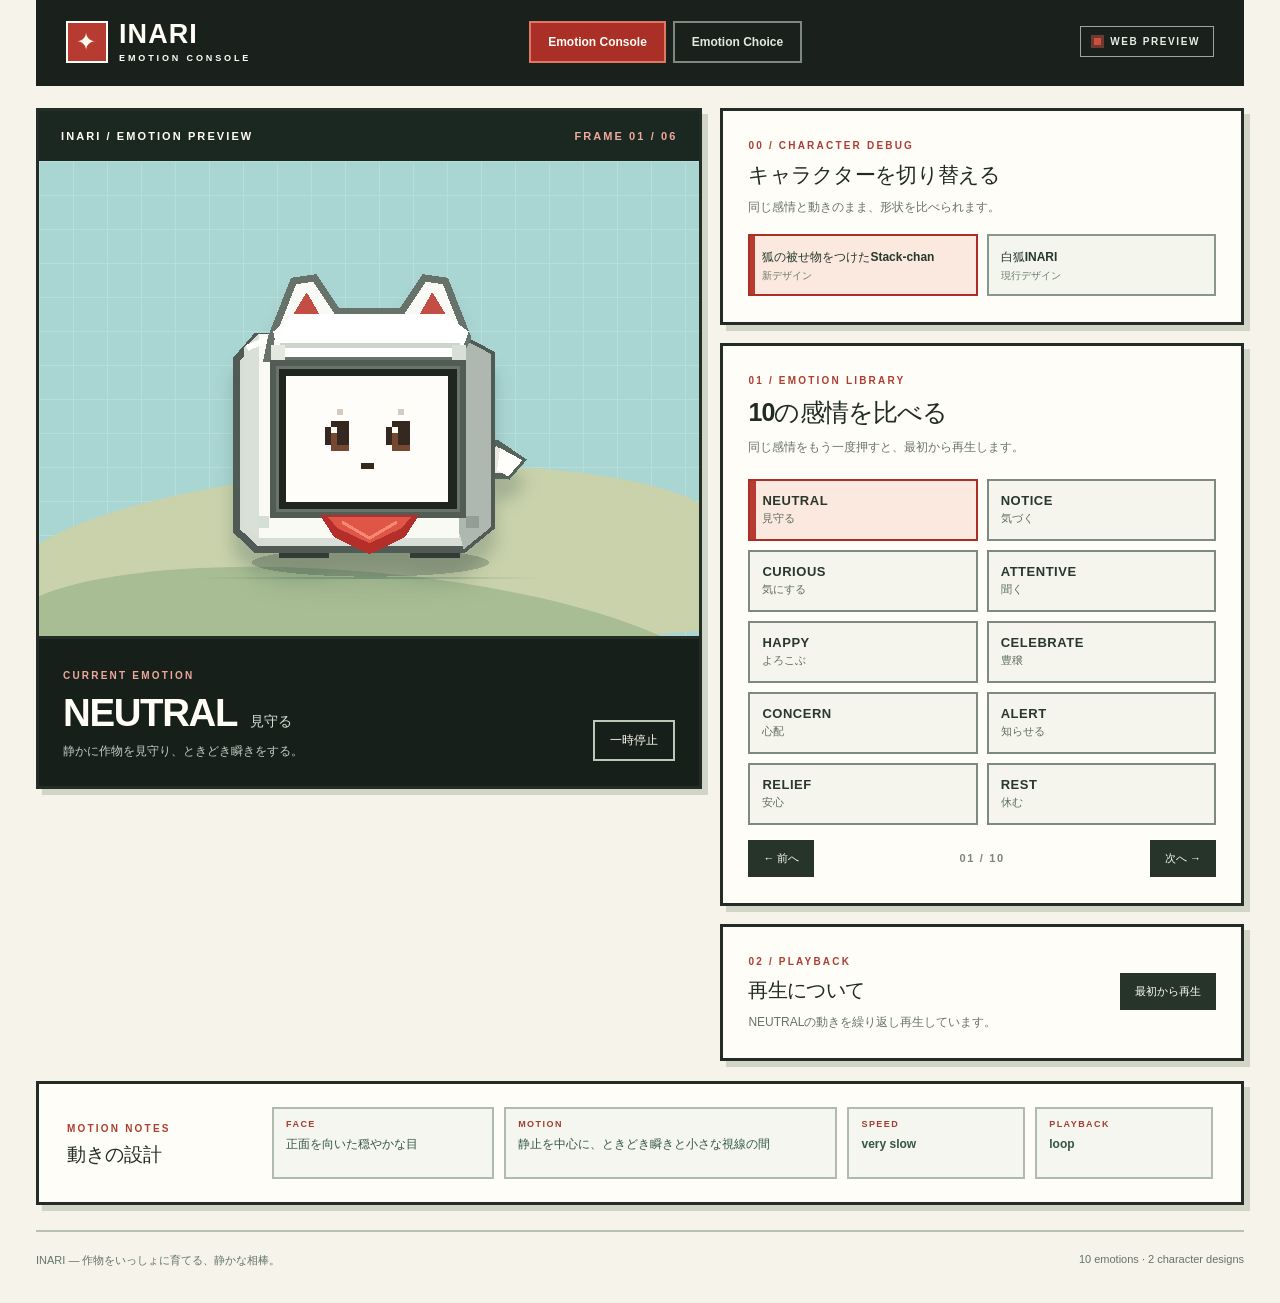
==== emotion-console/index.html @ 9ecdd57f "Update preview from 60a2938b7bea" ====
<!doctype html>
<html lang="ja">
  <head>
    <meta charset="UTF-8" />
    <meta name="viewport" content="width=device-width, initial-scale=1" />
    <meta name="theme-color" content="#153c32" />
    <meta name="description" content="INARIの感情と動きを、Stack-chan版と現行の白狐版で比較するデモ。" />
    <title>INARI Emotion Console</title>
    <link rel="stylesheet" href="../styles.css?v=11" />
    <script type="module" src="../src/app.js?v=12"></script>
  </head>
  <body>
    <div class="page-shell">
      <header class="site-header">
        <div class="brand-lockup" aria-label="INARI Emotion Console">
          <span class="brand-mark" aria-hidden="true">✦</span>
          <span>INARI <small>EMOTION CONSOLE</small></span>
        </div>
        <nav class="mode-nav" aria-label="表示モード">
          <a href="../emotion-console/" aria-current="page">Emotion Console</a>
          <a href="../emotion-choice/">Emotion Choice</a>
        </nav>
        <span class="local-badge"><span class="live-dot" aria-hidden="true"></span> WEB PREVIEW</span>
      </header>

      <main>
        <h1 class="sr-only">INARI Emotion Console</h1>

        <div class="demo-grid">
          <section class="stage-card" aria-labelledby="stage-title">
            <div class="stage-topline">
              <span id="stage-title">INARI / EMOTION PREVIEW</span>
              <span class="stage-count" id="frameCount">FRAME 01 / 06</span>
            </div>
            <div class="stage-scene">
              <div class="horizon horizon-back" aria-hidden="true"></div>
              <div class="horizon horizon-front" aria-hidden="true"></div>
              <div class="sprite-anchor">
                <div id="sprite" class="sprite" role="img" aria-label="INARIが見守っています">
                  <div class="sprite-body" aria-hidden="true"></div>

                </div>
              </div>
              <span class="ground-line" aria-hidden="true"></span>
            </div>
            <div class="stage-info">
              <div>
                <p class="stage-label">CURRENT EMOTION</p>
                <h2><span id="emotionName">NEUTRAL</span><span id="emotionNameJa" class="emotion-ja">見守る</span></h2>
                <p id="emotionDescription" class="emotion-description">少し遠くを見つめ、ときどき瞬きをする。</p>
              </div>
              <button id="motionToggle" class="motion-toggle" type="button" aria-pressed="false">一時停止</button>
            </div>
          </section>

          <div class="control-column">
            <section class="control-card character-card" aria-labelledby="character-title">
              <div class="section-heading">
                <span class="section-index">00 / CHARACTER DEBUG</span>
                <h2 id="character-title">キャラクターを切り替える</h2>
                <p>同じ感情と動きのまま、形状を比べられます。</p>
              </div>
              <fieldset class="character-switch" aria-label="INARIのデザインを選択">
                <legend class="sr-only">INARIのデザイン</legend>
                <label><input type="radio" name="characterStyle" value="stackchan" checked /><span>狐の被せ物をつけたStack-chan <small>新デザイン</small></span></label>
                <label><input type="radio" name="characterStyle" value="original" /><span>白狐INARI <small>現行デザイン</small></span></label>
              </fieldset>
            </section>

            <section class="control-card emotion-controls" aria-labelledby="direct-title">
              <div class="section-heading">
                <span class="section-index">01 / EMOTION LIBRARY</span>
                <h2 id="direct-title">10の感情を比べる</h2>
                <p>同じ感情をもう一度押すと、最初から再生します。</p>
              </div>
              <div id="directButtons" class="direct-buttons" role="group" aria-label="10種類の感情を選択"></div>
              <div class="sequence-controls">
                <button id="previousEmotion" type="button" class="sequence-button">← 前へ</button>
                <span id="sequencePosition" aria-live="polite">01 / 10</span>
                <button id="nextEmotion" type="button" class="sequence-button">次へ →</button>
              </div>
            </section>

            <section class="control-card playback-card" aria-labelledby="playback-title">
              <div class="section-heading">
                <span class="section-index">02 / PLAYBACK</span>
                <h2 id="playback-title">再生について</h2>
                <p id="playbackGuide">NEUTRALは、静かな動きを繰り返します。</p>
              </div>
              <button id="replayEmotion" type="button" class="replay-button">最初から再生</button>
            </section>
          </div>
        </div>

        <section class="decision-strip" aria-labelledby="decision-title">
          <div>
            <span class="section-index">MOTION NOTES</span>
            <h2 id="decision-title">動きの設計</h2>
          </div>
          <dl class="motion-specs" aria-live="polite">
            <div><dt>FACE</dt><dd id="specFace">穏やかな通常の目</dd></div>
            <div><dt>MOTION</dt><dd id="specMotion">静止を中心に、瞬きと遠くを見る小さな仕草</dd></div>
            <div><dt>SPEED</dt><dd id="specSpeed">very slow</dd></div>
            <div><dt>PLAYBACK</dt><dd id="specPlayback">loop</dd></div>
          </dl>
        </section>
      </main>

      <footer class="site-footer">
        <span>INARI — 作物をいっしょに育てる、静かな相棒。</span>
        <span>10 emotions · 2 character designs</span>
      </footer>
    </div>
  </body>
</html>
---- styles.css ----
:root {
  color-scheme: light;
  font-family: -apple-system, BlinkMacSystemFont, "Hiragino Kaku Gothic ProN", "Yu Gothic", "Noto Sans JP", sans-serif;
  color: #173b32;
  background: #f4f1e9;
  font-synthesis: none;
}
* { box-sizing: border-box; }
html { scroll-behavior: smooth; }
body { margin: 0; min-width: 320px; }
button { font: inherit; }
button:focus-visible { outline: 3px solid #d35a45; outline-offset: 3px; }
.page-shell { max-width: 1480px; padding: 0 48px; margin: 0 auto; }
.site-header { min-height: 88px; display: flex; align-items: center; justify-content: space-between; border-bottom: 1px solid #dcd8cb; gap: 16px; }
.mode-nav { display: flex; align-items: center; gap: 4px; padding: 4px; border: 1px solid #ded9cc; border-radius: 12px; background: #ebece3; }
.mode-nav a { padding: 9px 12px; border-radius: 9px; color: #607369; text-decoration: none; font-size: 11px; font-weight: 800; white-space: nowrap; }
.mode-nav a[aria-current="page"] { color: #fffdf5; background: #245542; }
.mode-nav a:focus-visible { outline: 3px solid #d35a45; outline-offset: 2px; }
.brand-lockup { display: flex; align-items: center; gap: 11px; font-size: 24px; font-weight: 800; letter-spacing: .04em; line-height: 1; white-space: nowrap; }
.brand-lockup small { display: block; font-size: 9px; font-weight: 800; letter-spacing: .32em; margin-top: 6px; }
.brand-mark { width: 38px; height: 38px; border-radius: 12px; background: #b83e35; color: #fff9ec; display: grid; place-items: center; font-size: 24px; }
.local-badge { display: flex; align-items: center; gap: 9px; border: 1px solid #d7d1c2; padding: 9px 13px; border-radius: 100px; font-size: 10px; font-weight: 800; letter-spacing: .16em; color: #5c6a57; white-space: nowrap; }
.live-dot { display: inline-block; width: 7px; height: 7px; background: #89a96a; border-radius: 50%; box-shadow: 0 0 0 3px #e5ebdc; }
.intro { padding: 42px 0 34px; }
.eyebrow, .section-index, .stage-label { margin: 0; font-size: 10px; line-height: 1.5; font-weight: 800; letter-spacing: .22em; color: #a34739; }
.intro h1 { margin: 15px 0 16px; max-width: 900px; font-size: clamp(37px, 5vw, 66px); line-height: 1.19; letter-spacing: -.055em; font-weight: 750; }
.intro h1 em { color: #8a9c67; font-style: normal; }
.intro-copy { margin: 0; max-width: 650px; color: #62746b; line-height: 1.9; font-size: 14px; }
.demo-grid { display: grid; grid-template-columns: minmax(440px, 1.14fr) minmax(370px, .86fr); gap: 20px; align-items: stretch; }
.stage-card { background: #143b31; color: #fffdf5; border-radius: 22px; overflow: hidden; min-height: 660px; display: flex; flex-direction: column; box-shadow: 0 18px 40px #18372a18; }
.stage-topline { z-index: 2; display: flex; justify-content: space-between; align-items: center; gap: 10px; padding: 25px 30px 0; font-size: 10px; letter-spacing: .19em; font-weight: 800; color: #b5c7ae; }
.stage-count { color: #93aa9b; white-space: nowrap; }
.stage-scene { position: relative; min-height: 430px; flex: 1; display: grid; place-items: center; overflow: hidden; background: radial-gradient(circle at 50% 38%, #39644b 0, #214b3a 38%, #143b31 78%); }
.stage-scene::before { content: ""; position: absolute; inset: 0; opacity: .45; background-image: radial-gradient(#c2d1ac 1px, transparent 1px); background-size: 30px 30px; mask-image: linear-gradient(to bottom, transparent 5%, black 42%, transparent 85%); }
.horizon { position: absolute; left: -5%; width: 110%; height: 145px; bottom: 8%; border-radius: 50% 50% 0 0; opacity: .48; }
.horizon-back { background: #4f7756; transform: rotate(-6deg) translateY(35px); }
.horizon-front { background: #244d38; transform: rotate(6deg) translateY(88px); }
.ground-line { position: absolute; bottom: 13%; left: 24%; right: 24%; height: 1px; background: linear-gradient(90deg, transparent, #9fc39665, transparent); }
.sprite-anchor { position: relative; z-index: 1; width: min(63vw, 360px); aspect-ratio: 1; margin-top: 20px; filter: drop-shadow(0 24px 18px #061b1740); }
.sprite { position: relative; width: 100%; height: 100%; image-rendering: pixelated; transform-origin: 50% 88%; transition: transform 260ms ease; }
.sprite-body { position: absolute; inset: 0; background-repeat: no-repeat; background-position: center; image-rendering: pixelated; }
.stage-info { position: relative; z-index: 2; min-height: 155px; padding: 22px 30px 29px; display: flex; justify-content: space-between; align-items: end; gap: 20px; background: #10382f; border-top: 1px solid #ffffff12; }
.stage-label { color: #9ebdab; }
.stage-info h2 { margin: 7px 0 5px; font-size: clamp(27px, 3vw, 37px); line-height: 1.2; letter-spacing: -.035em; }
.emotion-ja { color: #b8c9a5; font-size: 14px; font-weight: 500; margin-left: 13px; letter-spacing: 0; }
.emotion-description { margin: 0; color: #acc2b5; font-size: 12px; line-height: 1.7; }
.motion-toggle { flex: 0 0 auto; background: #ffffff14; border: 1px solid #ffffff30; color: #e8f0e6; border-radius: 10px; padding: 10px 15px; cursor: pointer; font-size: 12px; }
.motion-toggle:hover { background: #ffffff24; }
.control-column { display: flex; flex-direction: column; gap: 20px; }
.control-card { border: 1px solid #ded9cc; border-radius: 20px; background: #fffdf8; padding: 28px 29px 30px; }
.choice-form { display: grid; gap: 10px; margin-top: 25px; }
.choice-form label { font-size: 11px; font-weight: 800; letter-spacing: .07em; }
.choice-form textarea { resize: vertical; min-height: 132px; padding: 14px 15px; border: 1px solid #cbd5c7; border-radius: 12px; background: #f8faf5; color: #173b32; font: inherit; font-size: 14px; line-height: 1.7; }
.choice-form textarea:focus-visible { outline: 3px solid #d35a45; outline-offset: 2px; }
.choice-form button { margin-top: 6px; border: 0; border-radius: 11px; padding: 15px 18px; background: #286849; color: #fffdf5; cursor: pointer; font-size: 13px; font-weight: 800; }
.choice-form button:hover { background: #1d543a; }
.choice-form button:disabled { opacity: .6; cursor: wait; }
.choice-status { min-height: 25px; margin: 14px 0 0; color: #64776b; font-size: 12px; line-height: 1.6; }
.choice-status[data-state="error"] { color: #ab453b; }
.choice-status[data-state="success"] { color: #286849; }
.choice-result { display: flex; align-items: baseline; justify-content: space-between; gap: 12px; margin-top: 13px; padding: 18px 0 0; border-top: 1px solid #e4e5d9; }
.choice-result span { color: #8b9a8b; font-size: 10px; font-weight: 800; letter-spacing: .12em; }
.choice-result strong { color: #245542; font-size: 22px; letter-spacing: -.02em; }
.debug-panel { flex: 1; padding-top: 22px; }
.debug-panel summary { display: flex; align-items: center; justify-content: space-between; gap: 10px; cursor: pointer; color: #2b5141; font-size: 15px; font-weight: 800; }
.debug-panel summary span { color: #849386; font-size: 11px; font-weight: 500; }
.debug-panel[open] summary { margin-bottom: 19px; }
.debug-metrics { display: grid; grid-template-columns: 1fr 1fr; gap: 10px; margin: 0 0 18px; }
.debug-metrics div { padding: 12px; border-radius: 10px; background: #f1f5ed; }
.debug-metrics dt { color: #819486; font-size: 10px; }
.debug-metrics dd { margin: 5px 0 0; color: #254b3a; font-size: 15px; font-weight: 800; }
.probability-table { width: 100%; border-collapse: collapse; text-align: left; font-size: 11px; }
.probability-table caption { margin-bottom: 8px; text-align: left; color: #6c7d70; font-size: 11px; }
.probability-table th, .probability-table td { padding: 6px 5px; border-bottom: 1px solid #e8ebe1; }
.probability-table thead th { color: #849386; font-size: 9px; letter-spacing: .1em; }
.probability-table tbody th { color: #385e4b; }
.probability-table td { color: #3c5649; font-variant-numeric: tabular-nums; }
.emotion-controls { flex: 1; }
.section-heading h2 { margin: 8px 0 8px; font-size: 25px; letter-spacing: -.035em; }
.section-heading p { margin: 0; color: #7b877c; font-size: 12px; line-height: 1.7; }
.direct-buttons { display: grid; grid-template-columns: repeat(2, minmax(0, 1fr)); gap: 8px; margin-top: 19px; }
.direct-button { min-width: 0; min-height: 58px; text-align: left; border: 1px solid #ded9cb; background: #f6f3eb; border-radius: 12px; padding: 10px 12px; cursor: pointer; color: #29493f; transition: background .18s, border .18s, transform .18s; }
.direct-button:hover, .sequence-button:hover, .replay-button:hover { transform: translateY(-2px); border-color: #b8c7aa; background: #edf2e9; }
.direct-button[aria-pressed="true"] { border-color: #2f6b50; background: #e4efe4; box-shadow: inset 0 0 0 1px #2f6b50; }
.direct-button strong { display: block; font-size: 12px; letter-spacing: .04em; }
.direct-button span { display: block; margin-top: 3px; color: #79877b; font-size: 11px; }
.sequence-controls { display: flex; align-items: center; justify-content: space-between; gap: 10px; margin-top: 15px; }
.sequence-controls span { color: #7b877c; font-size: 11px; font-weight: 800; letter-spacing: .15em; white-space: nowrap; }
.sequence-button, .replay-button { border: 1px solid #d7dece; border-radius: 10px; background: #f3f7ed; color: #345645; padding: 9px 13px; cursor: pointer; font-size: 11px; font-weight: 700; transition: background .18s, border .18s, transform .18s; }
.playback-card { display: flex; justify-content: space-between; align-items: center; gap: 18px; }
.playback-card .section-heading h2 { font-size: 20px; }
.replay-button { flex: 0 0 auto; }
.decision-strip { display: grid; grid-template-columns: 165px 1fr; gap: 4px 30px; border: 1px solid #dcd8cb; border-radius: 18px; padding: 23px 28px; background: #eaece3; margin: 20px 0 25px; align-items: center; }
.decision-strip h2 { font-size: 19px; margin: 6px 0 0; }
.motion-specs { display: grid; grid-template-columns: 1fr 1.5fr .8fr .8fr; gap: 10px; margin: 0; }
.motion-specs div { min-height: 72px; border: 1px solid #ced7c9; border-radius: 10px; padding: 10px 12px; background: #f7f9f2; }
.motion-specs dt { color: #829b82; font-size: 9px; font-weight: 800; letter-spacing: .16em; }
.motion-specs dd { margin: 7px 0 0; color: #345645; font-size: 12px; font-weight: 700; line-height: 1.45; }
.prototype-note { grid-column: 2; margin: 3px 0 0; color: #748278; font-size: 11px; line-height: 1.6; }
.site-footer { display: flex; justify-content: space-between; gap: 20px; border-top: 1px solid #dcd8cb; padding: 21px 0 35px; font-size: 11px; color: #89948a; }
@media (max-width: 950px) {
  .page-shell { padding: 0 24px; }
  .demo-grid { grid-template-columns: 1fr; }
  .stage-card { min-height: 590px; }
  .stage-scene { min-height: 390px; }
  .sprite-anchor { width: min(58vw, 340px); }
  .control-column { display: grid; grid-template-columns: minmax(0, 1.3fr) minmax(260px, .7fr); }
  .control-card { padding: 24px; }
  .playback-card { display: block; }
  .replay-button { margin-top: 19px; }
  .motion-specs { grid-template-columns: repeat(2, minmax(0, 1fr)); }
}
@media (max-width: 640px) {
  .page-shell { padding: 0 16px; }
  .site-header { min-height: 74px; flex-wrap: wrap; padding: 13px 0; }
  .mode-nav { order: 3; width: 100%; }
  .mode-nav a { flex: 1; text-align: center; }
  .brand-lockup { font-size: 20px; }
  .brand-mark { width: 34px; height: 34px; }
  .local-badge { font-size: 8px; letter-spacing: .07em; padding: 7px 9px; }
  .intro { padding: 32px 0 25px; }
  .intro h1 { font-size: clamp(34px, 9vw, 48px); }
  .intro-copy { font-size: 13px; }
  .stage-card { min-height: 540px; }
  .stage-topline { padding: 20px 19px 0; font-size: 8px; }
  .stage-scene { min-height: 340px; }
  .sprite-anchor { width: min(70vw, 290px); }
  .stage-info { padding: 18px 20px 22px; min-height: 145px; }
  .stage-info h2 { font-size: 29px; }
  .emotion-ja { display: block; margin: 1px 0 0; }
  .control-column { display: flex; }
  .control-card { padding: 22px 20px; }
  .direct-buttons { grid-template-columns: repeat(2, minmax(0, 1fr)); }
  .decision-strip { display: block; padding: 22px 18px; }
  .motion-specs { margin-top: 18px; grid-template-columns: repeat(2, minmax(0, 1fr)); }
  .motion-specs div { min-height: 84px; }
  .prototype-note { margin-top: 12px; }
  .site-footer { display: block; line-height: 1.7; }
  .site-footer span { display: block; }
}
@media (prefers-reduced-motion: reduce) {
  html { scroll-behavior: auto; }
  *, *::before, *::after { transition-duration: 0.01ms !important; animation-duration: 0.01ms !important; }
}

/* Bright, framed layout inspired by the field cards. Animation rules remain untouched. */
:root { color: #202b24; background: #f5f3ea; }
button:focus-visible, a:focus-visible, textarea:focus-visible, summary:focus-visible { outline: 3px solid #b73b30; outline-offset: 3px; }
.sr-only { position: absolute; width: 1px; height: 1px; padding: 0; margin: -1px; overflow: hidden; clip: rect(0, 0, 0, 0); white-space: nowrap; border: 0; }
.page-shell { max-width: 1600px; padding: 0 36px; }
.site-header { min-height: 86px; padding: 13px 27px; border: 3px solid #1a211d; border-top: 0; color: #fffdf5; background: #1a211d; }
.brand-lockup { font-size: 27px; font-weight: 900; }
.brand-mark { width: 42px; height: 42px; border: 2px solid #fffdf5; border-radius: 0; background: #b73b30; }
.mode-nav { gap: 7px; padding: 0; border: 0; border-radius: 0; background: transparent; }
.mode-nav a { padding: 12px 17px; border: 2px solid #7b897e; border-radius: 0; color: #e2e8df; font-size: 12px; }
.mode-nav a:hover { color: white; border-color: white; }
.mode-nav a[aria-current="page"] { border-color: #df7762; color: #fffdf5; background: #a92f27; }
.local-badge { border-color: #9ba79b; border-radius: 0; color: #e5ede4; }
.live-dot { border-radius: 0; background: #d64b3c; box-shadow: 0 0 0 3px #693b33; }
main { padding-top: 22px; }
.demo-grid { grid-template-columns: minmax(0, 1.12fr) minmax(360px, .88fr); gap: 18px; }
.stage-card, .control-card, .decision-strip { border: 3px solid #242c26; border-radius: 0; box-shadow: 6px 6px 0 #d1d5c8; }
.stage-card { min-height: 0; background: #1b2721; }
.stage-topline { min-height: 50px; padding: 12px 22px; background: #1b2721; color: #fffdf5; font-size: 11px; }
.stage-count { color: #eeaa9c; }
.stage-scene { min-height: 475px; background: #a9d5d3; }
.stage-scene::before { opacity: .19; background-image: linear-gradient(#fff 1px, transparent 1px), linear-gradient(90deg, #fff 1px, transparent 1px); background-size: 34px 34px; mask-image: none; }
.horizon { bottom: -45px; height: 185px; opacity: 1; }
.horizon-back { background: #c9d2ab; transform: rotate(-4deg) translateY(-27px); }
.horizon-front { background: #a8bd93; transform: rotate(5deg) translateY(76px); }
.ground-line { bottom: 12%; height: 2px; background: linear-gradient(90deg, transparent, #426b5766, transparent); }
.sprite-anchor { width: min(37vw, 405px); margin-top: 4px; filter: drop-shadow(0 21px 8px #35514d40); }
.stage-info { min-height: 150px; padding: 20px 24px 25px; border-top: 3px solid #242c26; background: #171f1b; }
.stage-label { color: #eda899; }
.stage-info h2 { font-size: clamp(30px, 3vw, 42px); }
.emotion-ja { color: #d4dfd2; font-weight: 600; }
.emotion-description { color: #c0ccc0; }
.motion-toggle { min-width: 82px; border: 2px solid #bac8b9; border-radius: 0; background: transparent; color: #fffdf5; font-weight: 800; }
.motion-toggle:hover { background: #344238; }
.control-column { gap: 18px; }
.control-card { padding: 24px 25px 26px; background: #fffdf7; }
.section-index { color: #ad3e32; }
.section-heading h2 { font-size: 25px; }
.section-heading p { color: #66746a; }
.direct-buttons { gap: 9px; margin-top: 21px; }
.direct-button { min-height: 62px; border: 2px solid #7d8a7d; border-radius: 0; background: #f5f5ed; color: #29372d; }
.direct-button:hover { border-color: #a92f27; background: #fff2eb; }
.direct-button[aria-pressed="true"] { border-color: #a92f27; background: #fbe8df; box-shadow: inset 6px 0 0 #b73b30; }
.direct-button strong { font-size: 13px; }
.direct-button span { color: #5f6d60; }
.sequence-button, .replay-button { border: 2px solid #26342a; border-radius: 0; background: #26342a; color: #fffdf5; font-weight: 800; }
.sequence-button:hover, .replay-button:hover { border-color: #a92f27; background: #a92f27; }
.choice-form textarea { border: 2px solid #7d8a7d; border-radius: 0; background: #f8faf5; }
.choice-form button { border: 2px solid #a92f27; border-radius: 0; background: #a92f27; }
.choice-form button:hover { background: #852820; }
.choice-form button:disabled { cursor: not-allowed; }
.choice-result { border-top: 2px solid #cbd4c8; }
.choice-result strong { color: #a92f27; }
.debug-metrics div { border: 2px solid #d2dccf; border-radius: 0; background: #f3f6ef; }
.decision-strip { grid-template-columns: 175px 1fr; margin-top: 20px; background: #fffdf7; }
.motion-specs div { border: 2px solid #afbbac; border-radius: 0; background: #f4f6ef; }
.motion-specs dt { color: #a43d32; }
.site-footer { border-top: 2px solid #b9c0b4; color: #64746a; }
@media (max-width: 1050px) {
  .page-shell { padding: 0 24px; }
  .demo-grid { grid-template-columns: 1fr; }
  .stage-scene { min-height: 430px; }
  .sprite-anchor { width: min(50vw, 380px); }
}
@media (max-width: 640px) {
  .page-shell { padding: 0 12px; }
  .site-header { gap: 12px; padding: 13px 15px; }
  .brand-lockup { font-size: 21px; }
  .brand-mark { width: 35px; height: 35px; }
  .local-badge { margin-left: auto; font-size: 8px; }
  .mode-nav { display: grid; grid-template-columns: 1fr 1fr; }
  .mode-nav a { padding: 10px 5px; text-align: center; font-size: 10px; }
  main { padding-top: 13px; }
  .demo-grid, .control-column { gap: 14px; }
  .stage-topline { min-height: 44px; padding: 10px 14px; font-size: 9px; }
  .stage-scene { min-height: 340px; }
  .sprite-anchor { width: min(78vw, 310px); }
  .stage-info { min-height: 135px; padding: 17px 16px 19px; }
  .stage-info h2 { font-size: 28px; }
  .motion-toggle { min-width: 67px; padding: 9px 7px; font-size: 10px; }
  .control-card { padding: 20px 17px; }
  .section-heading h2 { font-size: 22px; }
  .direct-buttons { gap: 7px; }
  .direct-button { min-height: 57px; padding: 8px 10px; }
  .decision-strip { padding: 19px 17px; }
}

/* Keep the preview stage compact when the control column grows taller. */
.demo-grid { align-items: start; }

/* Character comparison keeps the same motion player and stage dimensions. */
.character-card .section-heading h2 { font-size: 21px; }
.character-switch { display: grid; grid-template-columns: repeat(2, minmax(0, 1fr)); gap: 9px; margin: 17px 0 0; padding: 0; border: 0; }
.character-switch label { position: relative; display: block; min-width: 0; cursor: pointer; }
.character-switch input { position: absolute; width: 1px; height: 1px; opacity: 0; }
.character-switch span { display: flex; flex-direction: column; justify-content: center; min-height: 62px; padding: 10px 12px; border: 2px solid #89968a; background: #f4f6ee; color: #26382d; font-size: 12px; line-height: 1.35; font-weight: 800; }
.character-switch small { margin-top: 4px; color: #6a7a6c; font-size: 10px; font-weight: 700; }
.character-switch input:checked + span { border-color: #a92f27; background: #fbe8df; box-shadow: inset 5px 0 0 #b73b30; }
.character-switch input:focus-visible + span { outline: 3px solid #b73b30; outline-offset: 3px; }
.character-switch label:hover span { border-color: #a92f27; }
@media (max-width: 640px) {
  .character-switch { grid-template-columns: 1fr; }
  .character-switch span { min-height: 50px; }
}
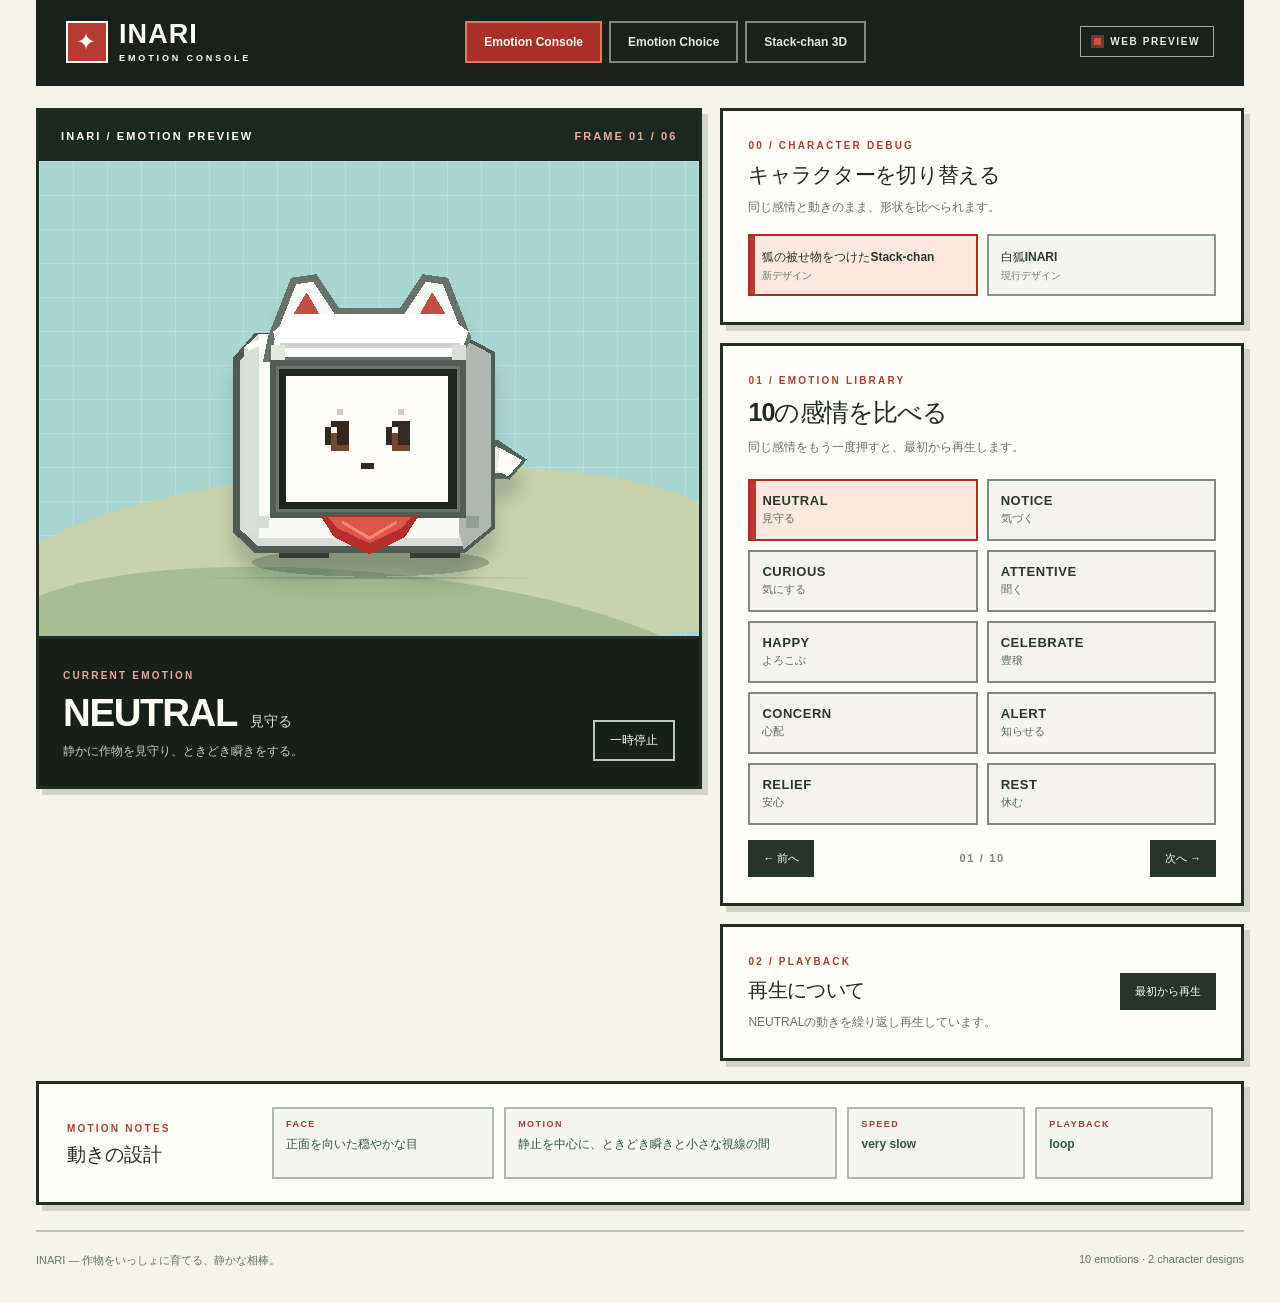
==== commit 667f6bac: "Update preview from d28e42dcb8df" ====
--- a/emotion-console/index.html
+++ b/emotion-console/index.html
@@ -7,7 +7,7 @@
     <meta name="description" content="INARIの感情と動きを、Stack-chan版と現行の白狐版で比較するデモ。" />
     <title>INARI Emotion Console</title>
     <link rel="stylesheet" href="../styles.css?v=11" />
-    <script type="module" src="../src/app.js?v=12"></script>
+    <script type="module" src="../src/app.js?v=16"></script>
   </head>
   <body>
     <div class="page-shell">
@@ -19,6 +19,7 @@
         <nav class="mode-nav" aria-label="表示モード">
           <a href="../emotion-console/" aria-current="page">Emotion Console</a>
           <a href="../emotion-choice/">Emotion Choice</a>
+          <a href="../stackchan-preview/">Stack-chan 3D</a>
         </nav>
         <span class="local-badge"><span class="live-dot" aria-hidden="true"></span> WEB PREVIEW</span>
       </header>
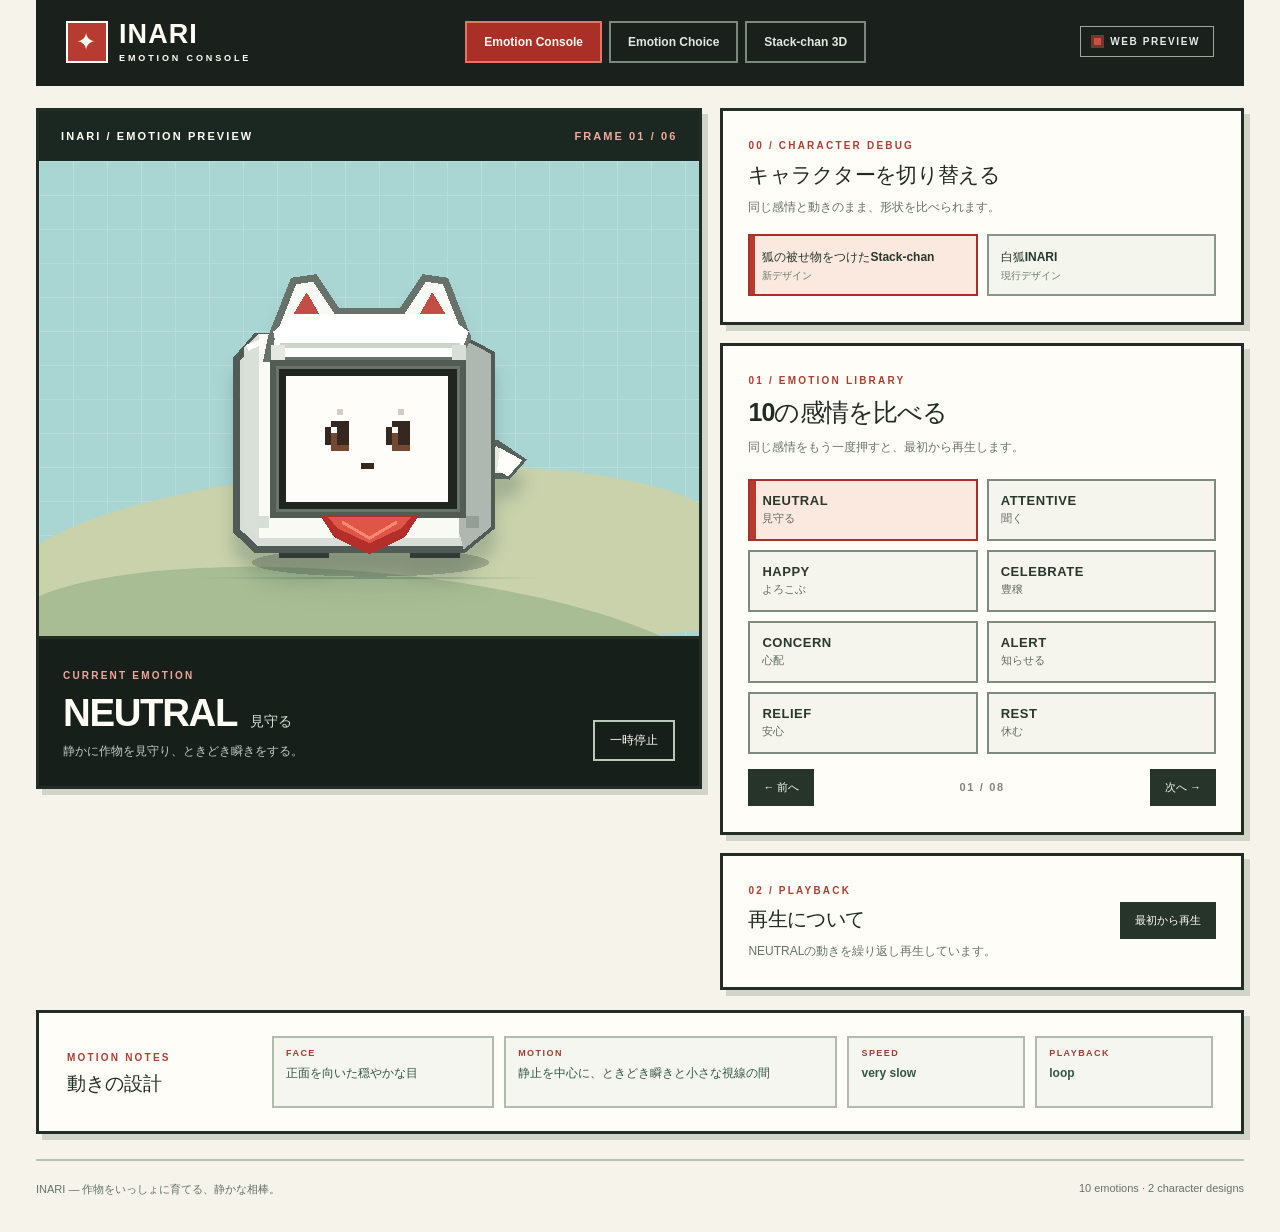
==== commit 13621b3e: "Update preview from f1366bcc930c" ====
--- a/emotion-console/index.html
+++ b/emotion-console/index.html
@@ -7,7 +7,7 @@
     <meta name="description" content="INARIの感情と動きを、Stack-chan版と現行の白狐版で比較するデモ。" />
     <title>INARI Emotion Console</title>
     <link rel="stylesheet" href="../styles.css?v=11" />
-    <script type="module" src="../src/app.js?v=16"></script>
+    <script type="module" src="../src/app.js?v=17"></script>
   </head>
   <body>
     <div class="page-shell">
@@ -74,10 +74,10 @@
                 <h2 id="direct-title">10の感情を比べる</h2>
                 <p>同じ感情をもう一度押すと、最初から再生します。</p>
               </div>
-              <div id="directButtons" class="direct-buttons" role="group" aria-label="10種類の感情を選択"></div>
+              <div id="directButtons" class="direct-buttons" role="group" aria-label="8種類の感情を選択"></div>
               <div class="sequence-controls">
                 <button id="previousEmotion" type="button" class="sequence-button">← 前へ</button>
-                <span id="sequencePosition" aria-live="polite">01 / 10</span>
+                <span id="sequencePosition" aria-live="polite">01 / 08</span>
                 <button id="nextEmotion" type="button" class="sequence-button">次へ →</button>
               </div>
             </section>
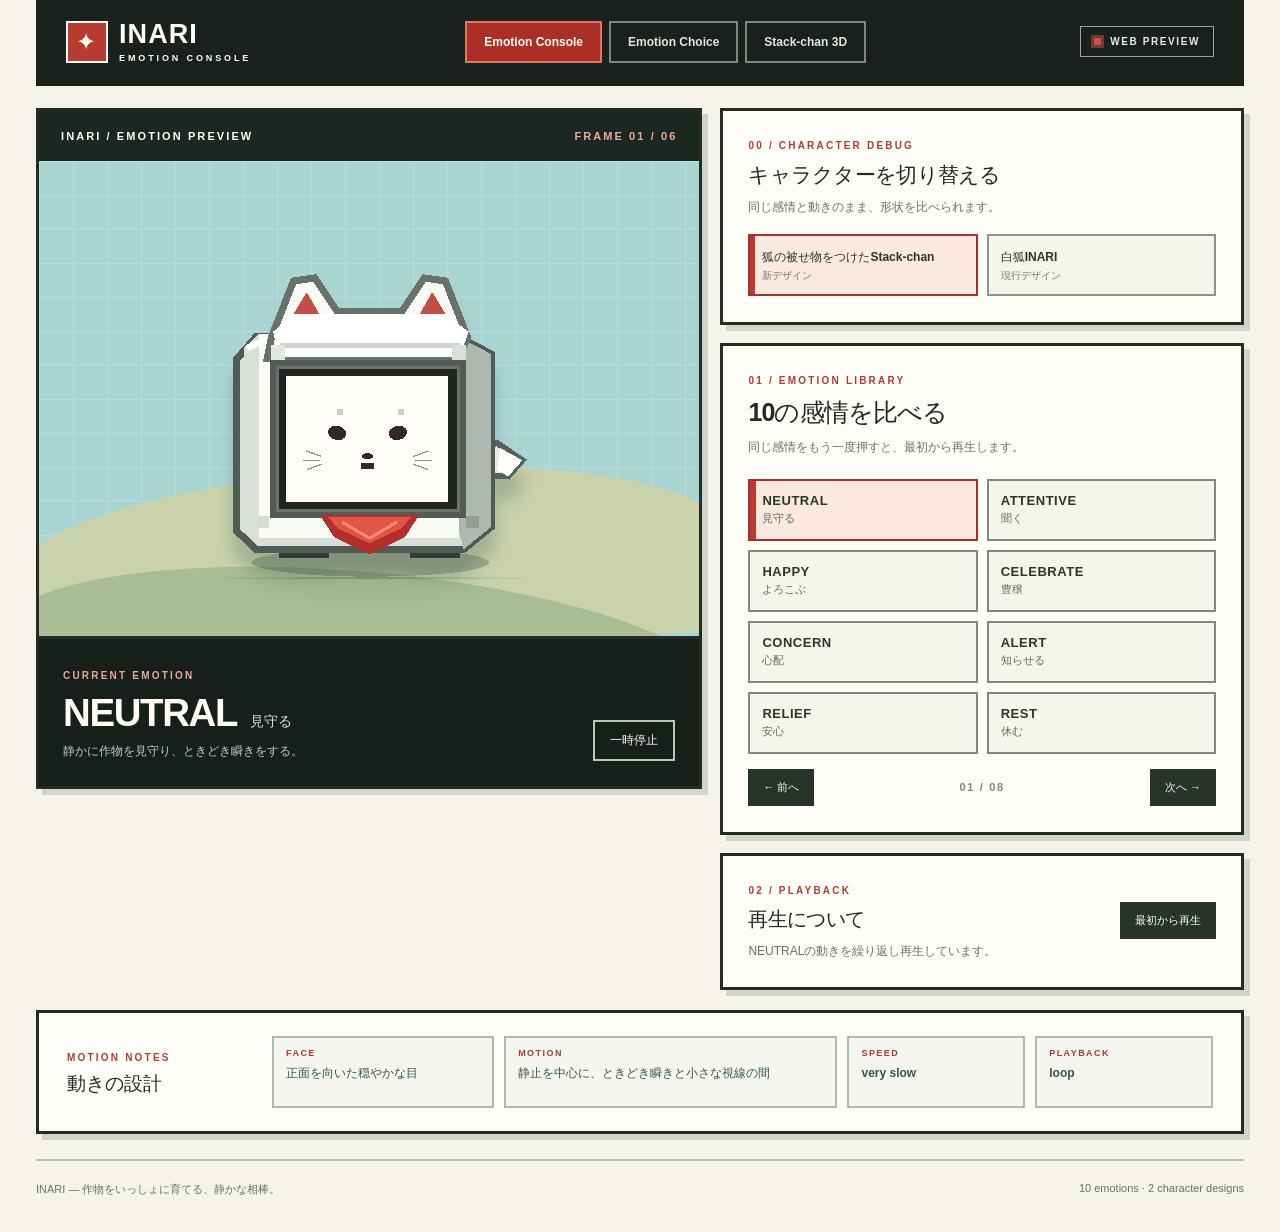
==== commit 7e6c6575: "Update preview from 47282a9f1e2a" ====
--- a/emotion-console/index.html
+++ b/emotion-console/index.html
@@ -7,7 +7,7 @@
     <meta name="description" content="INARIの感情と動きを、Stack-chan版と現行の白狐版で比較するデモ。" />
     <title>INARI Emotion Console</title>
     <link rel="stylesheet" href="../styles.css?v=11" />
-    <script type="module" src="../src/app.js?v=17"></script>
+    <script type="module" src="../src/app.js?v=18"></script>
   </head>
   <body>
     <div class="page-shell">
